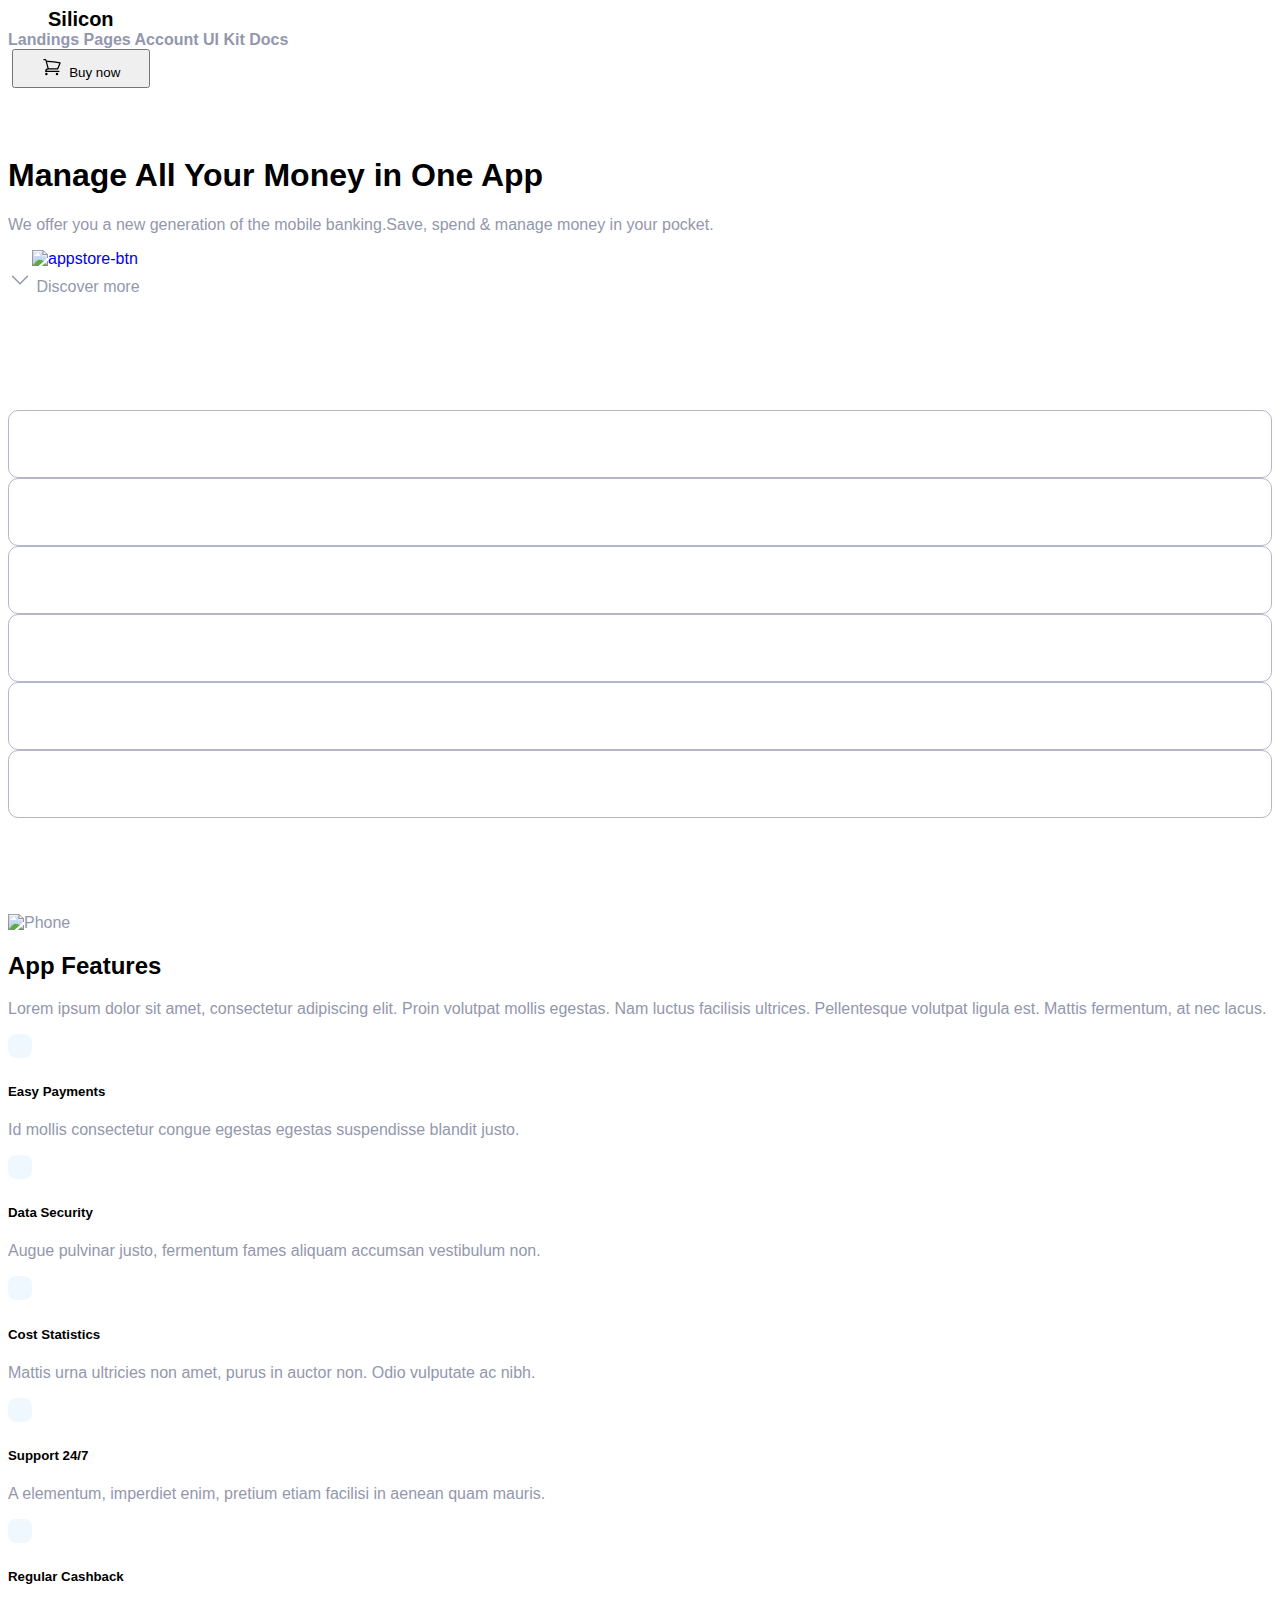
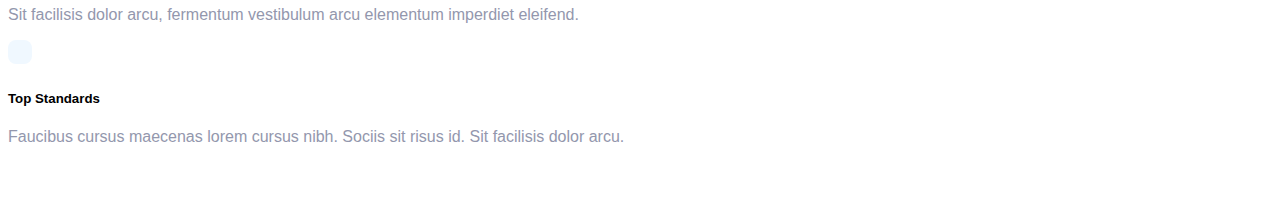
==== index.html @ 6b2878d9 "initial commit" ====
<!DOCTYPE html>
<html lang="en">
<head>
    <meta charset="UTF-8">
    <meta name="viewport" content="width=device-width, initial-scale=1.0">
    <title>Document</title>
    <link href="https://cdn.jsdelivr.net/npm/bootstrap@5.0.2/dist/css/bootstrap.min.css" rel="stylesheet" integrity="sha384-EVSTQN3/azprG1Anm3QDgpJLIm9Nao0Yz1ztcQTwFspd3yD65VohhpuuCOmLASjC" crossorigin="anonymous">
    <link rel="stylesheet" href="index.css">
</head>
<body>
    <header>
        <div class="container mt-3">
            <div class="row">
                <div class="col-7 align-self-center">
                    <div class="d-flex">
                        <a href="index.html" class="silicon-logo">
                            <img class="header_silicon_img" src="../Silicon/siliconlogo.svg" alt="">
                            Silicon
                        </a>
                        <nav class="d-flex align-items-center">                    
                            <a class="nav-link dropdown-toggle text-primary" href="#" id="navbarDropdown" role="button" data-bs-toggle="dropdown" aria-expanded="false">
                                Landings
                            </a>
                            <a class="nav-link dropdown-toggle" href="#" id="navbarDropdown" role="button" data-bs-toggle="dropdown" aria-expanded="false">
                                Pages
                            </a>
                        
                            <a class="nav-link dropdown-toggle" href="#" id="navbarDropdown" role="button" data-bs-toggle="dropdown" aria-expanded="false">
                                Account
                            </a>
                        
                            <a class="nav-link" href="#" role="button" data-bs-toggle="dropdown" aria-expanded="false">
                                UI Kit
                            </a>
                        
                            <a class="nav-link" href="#" id="navbarDropdown" role="button" data-bs-toggle="dropdown" aria-expanded="false">
                                Docs
                            </a>  
                        </nav>
                    </div>
                </div>
                <div class="col-5">
                    <div class="d-flex align-items-center">
                        <img src="../Silicon/silicon.createx.studio_landing-mobile-app-showcase-v1.html (1).png" alt="">
                        <button class="btn btn-primary" type="submit">
                            <svg class="header-btn-icon" xmlns="http://www.w3.org/2000/svg" fill="none" viewBox="0 0 24 24" stroke-width="1.5" stroke="currentColor" class="w-6 h-6">
                                <path stroke-linecap="round" stroke-linejoin="round" d="M2.25 3h1.386c.51 0 .955.343 1.087.835l.383 1.437M7.5 14.25a3 3 0 00-3 3h15.75m-12.75-3h11.218c1.121-2.3 2.1-4.684 2.924-7.138a60.114 60.114 0 00-16.536-1.84M7.5 14.25L5.106 5.272M6 20.25a.75.75 0 11-1.5 0 .75.75 0 011.5 0zm12.75 0a.75.75 0 11-1.5 0 .75.75 0 011.5 0z" />
                            </svg>
                            Buy now
                        </button>                        
                    </div>
                </div>
            </div>
        </div>
    </header>
    <section>
        <div class="container">
            <div class="row">
                <div class="col-5">
                    <div class="mt-5">
                        <h1>
                            Manage All Your Money in One App
                        </h1>
                        <p class="py-4">
                            We offer you a new generation of the mobile banking.Save, spend & manage money in your pocket.
                        </p>
                        <div class="hero-btn-wrapper pb-5">
                            <a class="app-btn btn btn-dark" href="!">
                                <img src="../Silicon/appstore-img.svg" alt="appstore-btn">
                            </a>
                            <a class="app-btn btn btn-dark" href="!">
                                <img src="../Silicon/googleplay-img.svg" alt="">
                            </a>
                        </div>
                        <div class="discover-more-area pt-5">
                            <svg class="dropdown-icon" xmlns="http://www.w3.org/2000/svg" fill="none" viewBox="0 0 24 24" stroke-width="1.5" stroke="currentColor" class="w-6 h-6">
                                <path stroke-linecap="round" stroke-linejoin="round" d="M19.5 8.25l-7.5 7.5-7.5-7.5" />
                            </svg>
                            Discover more
                        </div>
                    </div>
                </div>
                <div class="col-7">
                    <div class="position-relative">
                        <img src="../Silicon/hero-phone-2.png" alt="">
                        <img class="position-absolute top-0 end-0" src="../Silicon/hero-phone-1.png" alt="">
                    </div>
                </div>
            </div>
        </div>
    </section>
    <section>
        <div class="container">
            <div class="row clients-wrapper">
                <div class="col-2">
                    <div class="client-card">
                        <img src="../Silicon/logo_01.svg" alt="">
                    </div>
                </div>
                <div class="col-2">
                    <div class="client-card">
                        <img src="../Silicon/logo_02.svg" alt="">
                    </div>
                </div>
                <div class="col-2">
                    <div class="client-card">
                        <img src="../Silicon/logo_03.svg" alt="">
                    </div>
                </div>
                <div class="col-2">
                    <div class="client-card">
                        <img src="../Silicon/logo_04.svg" alt="">
                    </div>
                </div>
                <div class="col-2">
                    <div class="client-card">
                        <img src="../Silicon/logo_05.svg" alt="">
                    </div>
                </div>
                <div class="col-2">
                    <div class="client-card">
                        <img src="../Silicon/logo_06.svg" alt="">
                    </div>
                </div>
            </div>
        </div>
    </section>
    <section>
        <div class="container">
            <div class="row justify-content-between">
                <div class="col-4">
                    <div class="position-relative">     
                        <img class="" src="../Silicon/hero-phone-4.png" alt="Phone">
                        <img class="position-absolute top-0 start-0" src="../Silicon/hero-phone-3.png" alt="">
                    </div>
                </div>

                <div class="col-7">
                    <h2>App Features</h2>
                    <p>
                        Lorem ipsum dolor sit amet, consectetur adipiscing elit. Proin volutpat mollis egestas. Nam luctus facilisis ultrices. Pellentesque volutpat ligula est. Mattis fermentum, at nec lacus.
                    </p>
                    <div class="function-wrapper d-flex justify-content-between  flex-wrap">
                        <div class="function-card col-6 d-flex justify-content-between">
                            <div class="col-2">
                                <img class="features_icon" src="../Silicon/icon1.svg" alt="">
                            </div>
                            <div class="col-9">
                                <h5>Easy Payments</h5>
                                <p>
                                    Id mollis consectetur congue egestas egestas suspendisse blandit justo.
                                </p>
                            </div>
                        </div>
                        <div class="col-6 d-flex justify-content-between">
                            <div class="col-2">
                                <img class="features_icon" src="../Silicon/security_icon.svg" alt="">
                            </div>
                            <div class="col-9">
                                <h5>Data Security</h5>
                                <p>
                                    Augue pulvinar justo, fermentum fames aliquam accumsan vestibulum non.
                                </p>
                            </div>
                        </div>
                        <div class="col-6 d-flex justify-content-between">
                            <div class="col-2">
                                <img class="features_icon" src="../Silicon/statistics.svg" alt="">
                            </div>
                            <div class="col-9">
                                <h5>Cost Statistics</h5>
                                <p>
                                    Mattis urna ultricies non amet, purus in auctor non. Odio vulputate ac nibh.
                                </p>
                            </div>
                        </div>
                        <div class="col-6 d-flex justify-content-between">
                            <div class="col-2">
                                <img class="features_icon" src="../Silicon/support.svg" alt="">
                            </div>
                            <div class="col-9">
                                <h5>Support 24/7</h5>
                                <p>
                                    A elementum, imperdiet enim, pretium etiam facilisi in aenean quam mauris.
                                </p>
                            </div>
                        </div>
                        <div class="col-6 d-flex justify-content-between">
                            <div class="col-2">
                                <img class="features_icon" src="../Silicon/cashback.svg" alt="">
                            </div>
                            <div class="col-9">
                                <h5>Regular Cashback</h5>
                                <p>
                                    Sit facilisis dolor arcu, fermentum vestibulum arcu elementum imperdiet eleifend.
                                </p>
                            </div>
                        </div>
                        <div class="col-6 d-flex justify-content-between">
                            <div class="col-2">
                                <img class="features_icon" src="../Silicon/happy.svg" alt="">
                            </div>
                            <div class="col-9">
                                <h5>Top Standards</h5>
                                <p>
                                    Faucibus cursus maecenas lorem cursus nibh. Sociis sit risus id. Sit facilisis dolor arcu.
                                </p>
                            </div>
                        </div>
                    </div>
                </div>
                
            </div>
        </div>
    </section>

</body>
</html>
---- index.css ----
body{
    font-family: 'Poppins', sans-serif;
    color: #9397ad;
}

*{
    box-sizing: border-box;
}

h1,h2,h3,h4,h5,h6{
    color: #000;
    font-weight: bold;
}

img{
    max-width: 100%;
    height: auto;
}

a{
    text-decoration: none;
}

section{
    padding: 3rem 0;
}

header{
    position: sticky;
    top: 0;
    background-color: #fff;
    z-index: 9;
}

.silicon-logo{
    margin: 0 5px;
    font-size: 20px;
    color: #000;
    font-weight: bold;
    display: flex;
    align-items: center;
    padding-right: 20px;
}

.header_silicon_img{
    height: auto; 
    width: 35px;
    padding-right: 5px;
}

.header_a_tags{
    color: #000;
    margin: 8px 20px;
}

.nav-link{
    color: var(--bs-secondary);
    font-weight: 600;
}

.btn{
    padding: 0.375rem 1.75rem;
}

.header-btn-icon{
    height: 1.25rem;
    margin-right: 3px;
}

.app-btn{
    padding: 0.5rem 1.5rem;
    border-radius: 7px;
}

.app-btn img{
    width: 100px;
    height: auto;
}

.dropdown-icon{
    height: 1.5rem;
}

.client-card{
    --primary: #b4b7c9;
    border: 1px solid var(--primary);
    border-radius: 10px;
    padding: 1.5rem 1rem;
}

.client-card:hover{
    box-shadow: 0 2px 5px -2px var(--primary);
    bottom: 5px;
    position: relative;
}

.features_icon {
    padding: 0.75rem;
    background-color: aliceblue;
    border-radius: 8px;
}
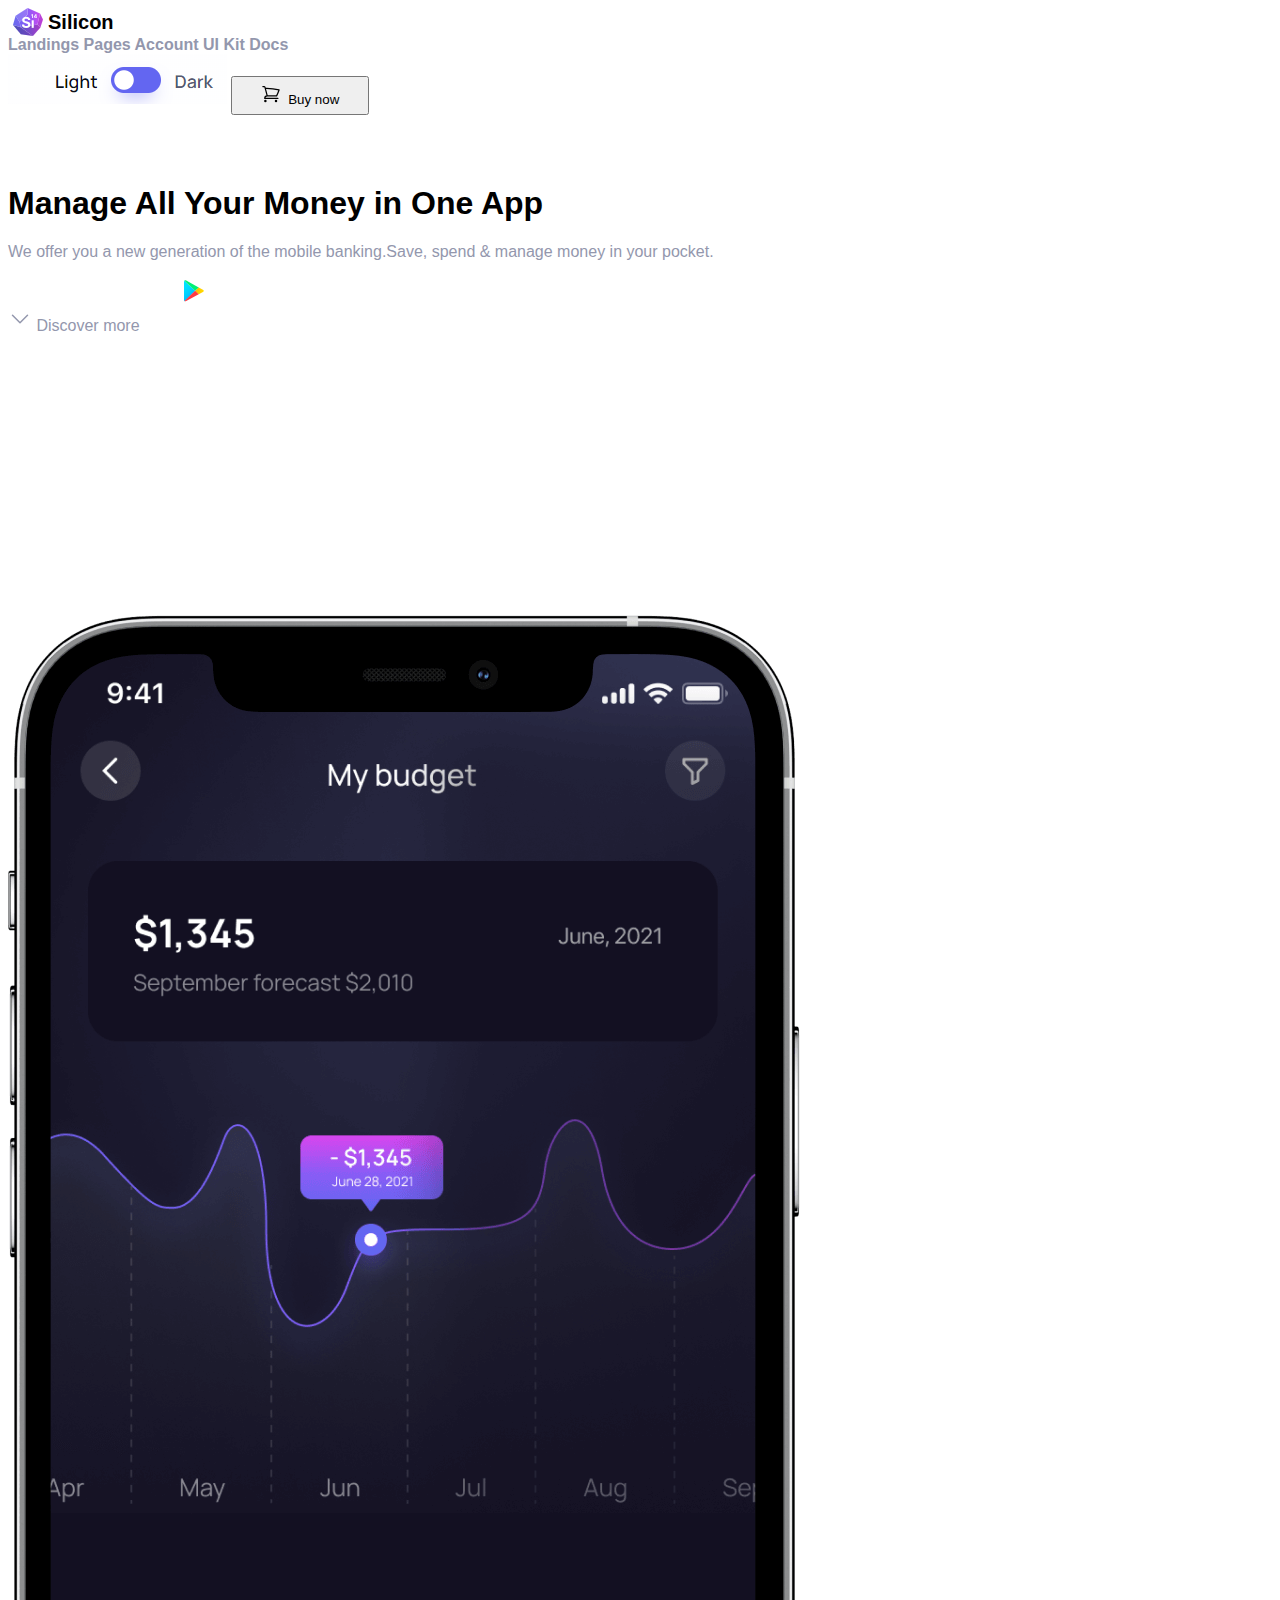
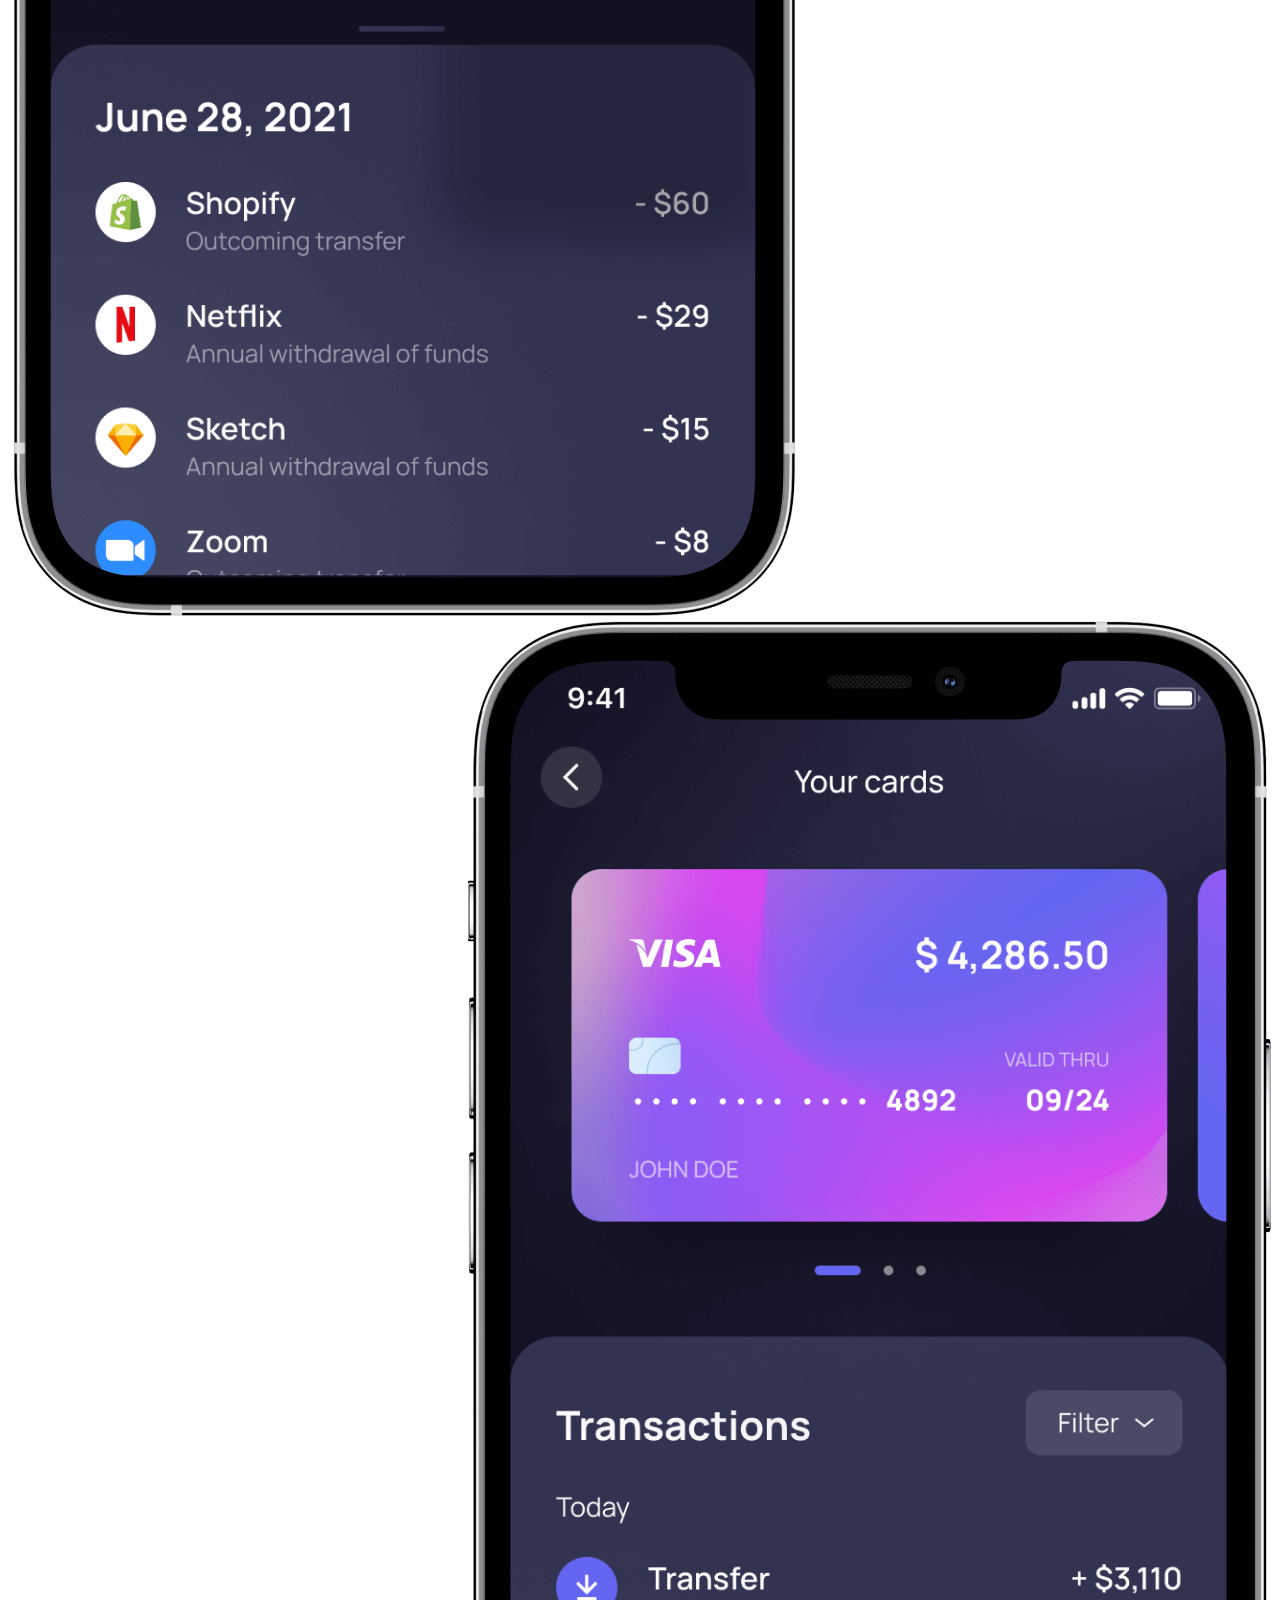
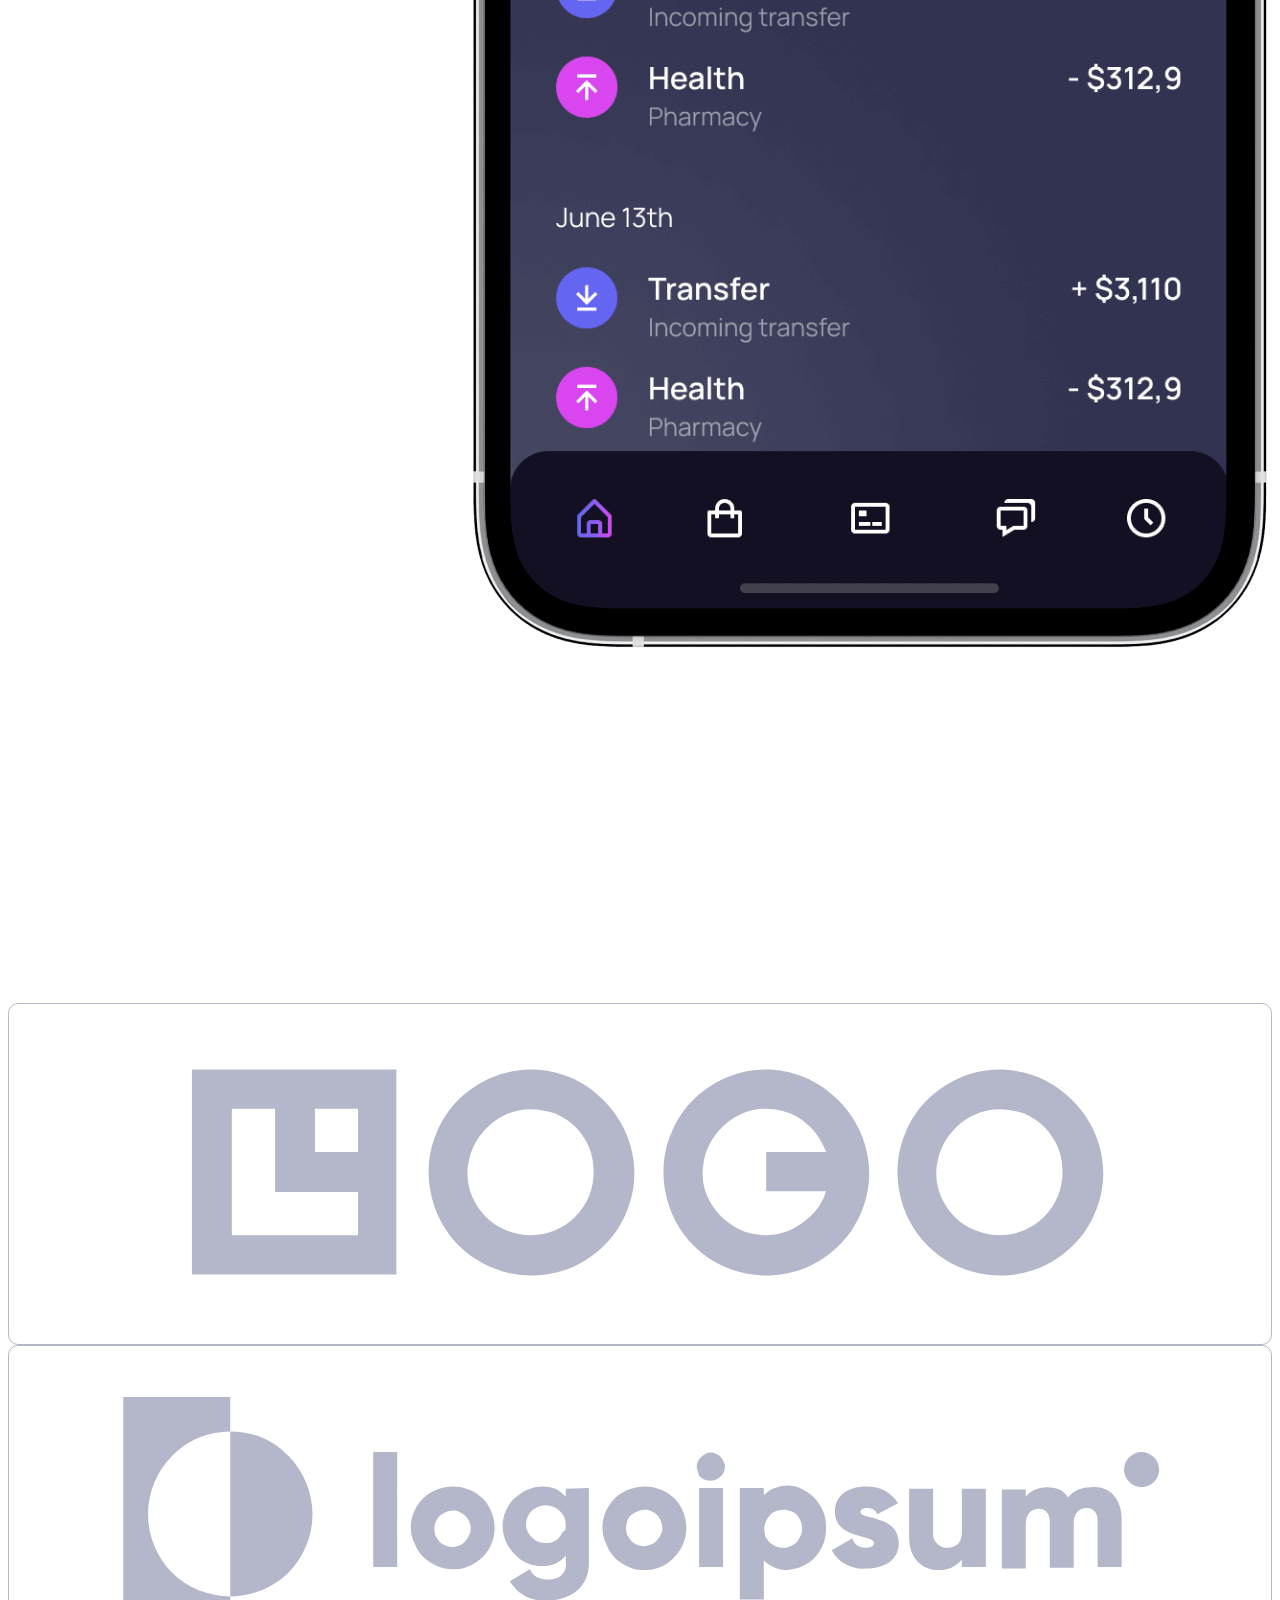
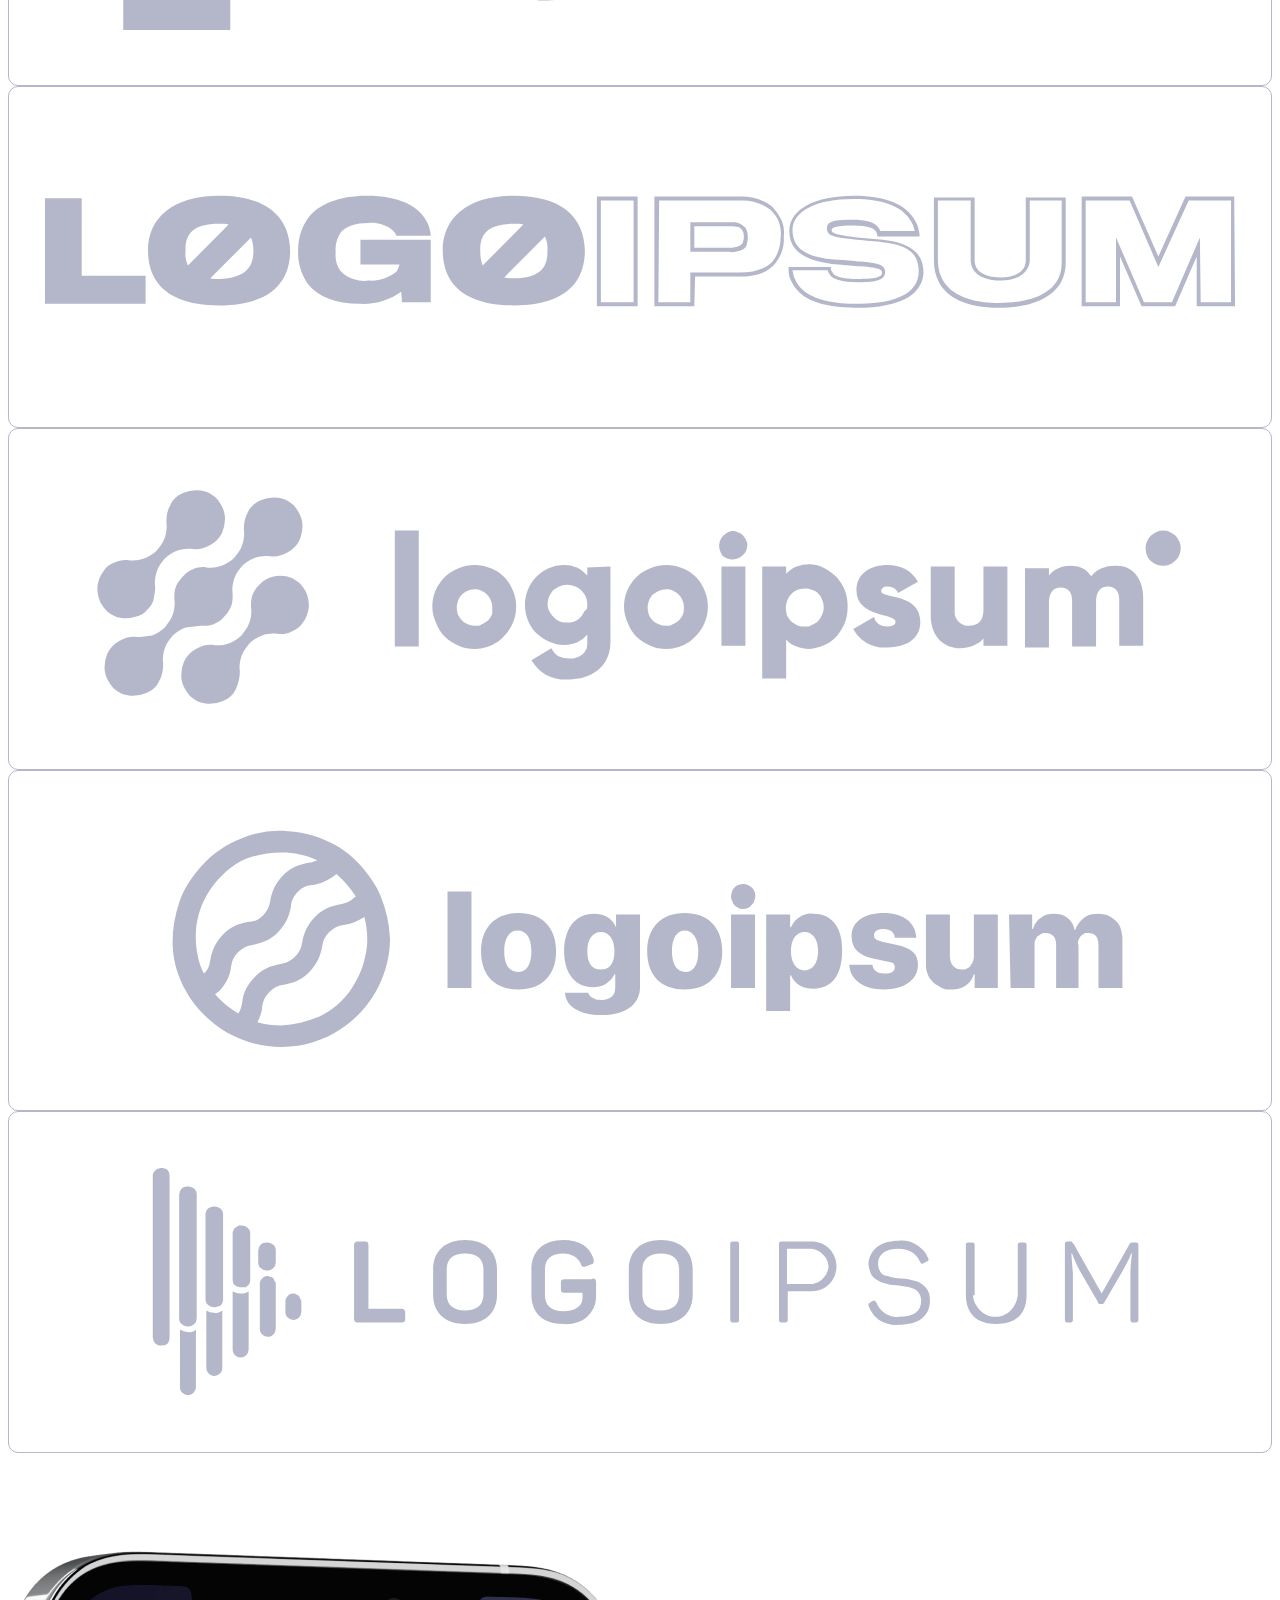
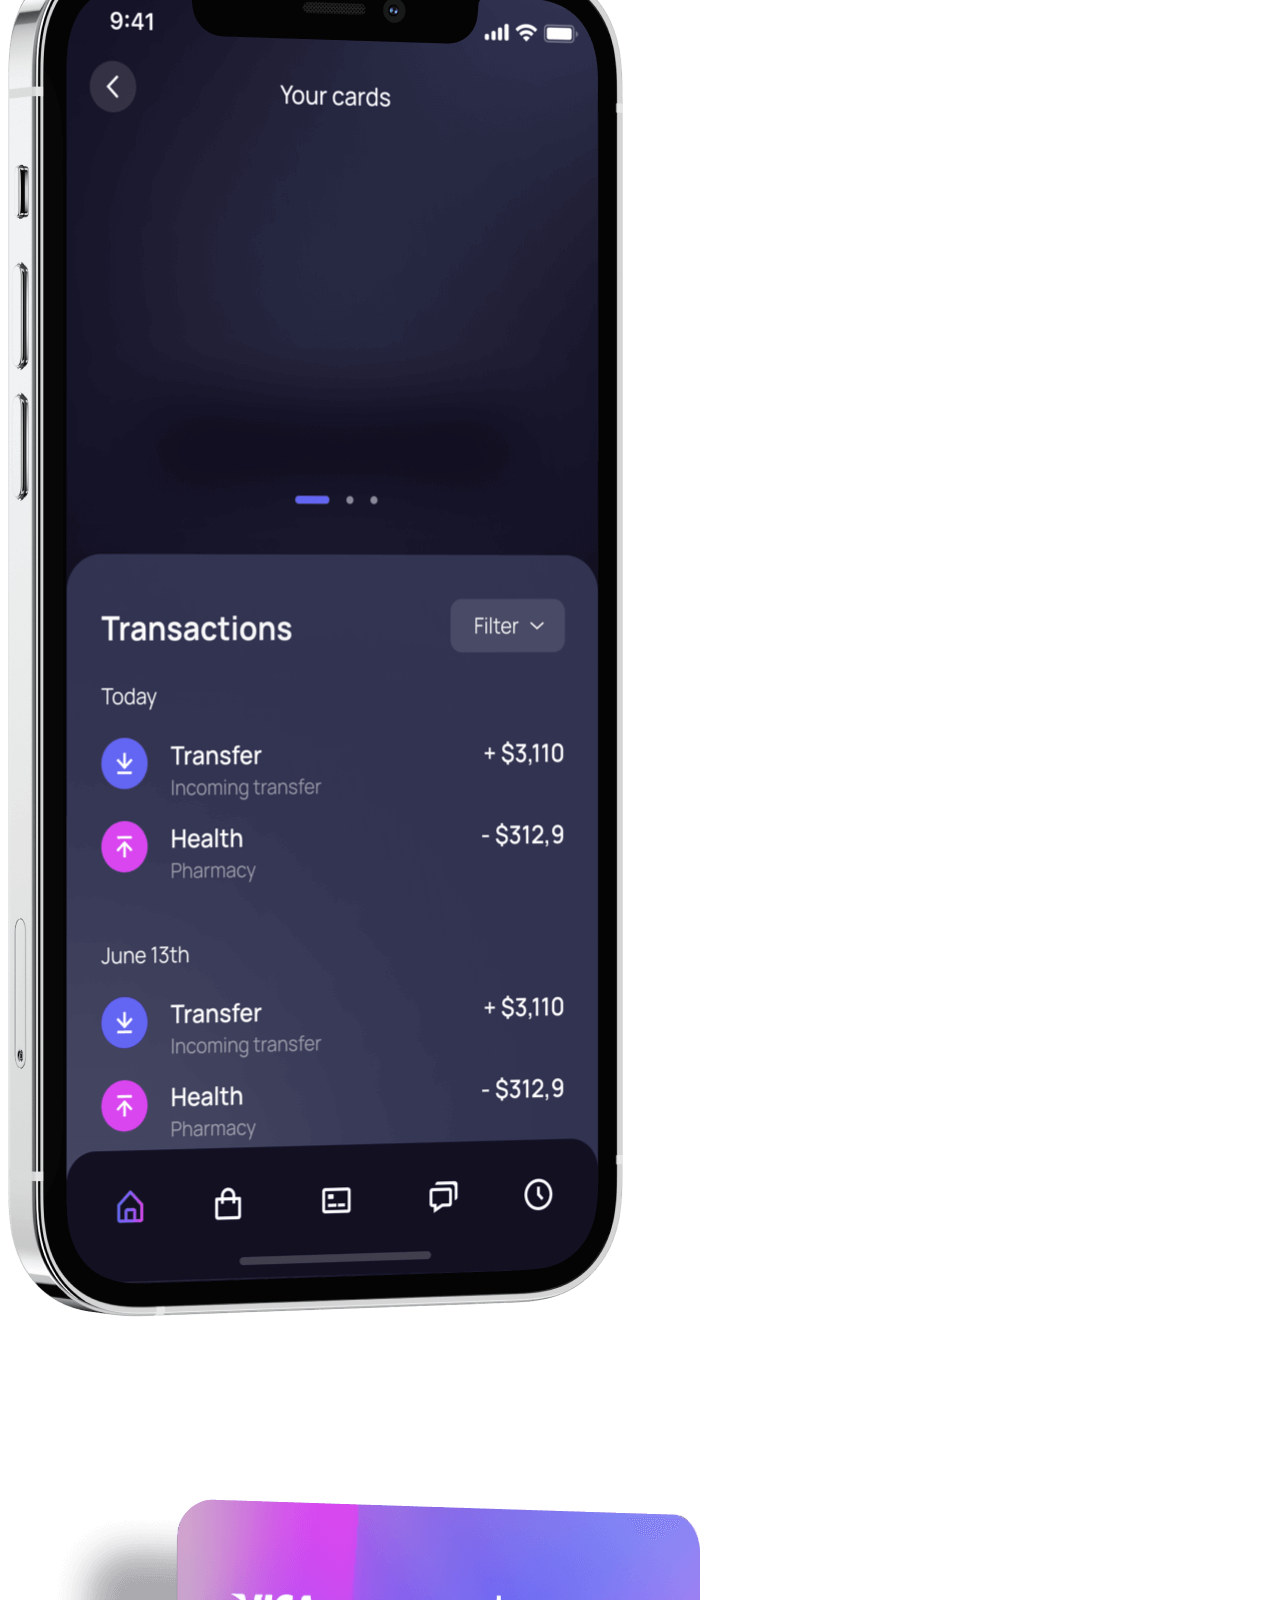
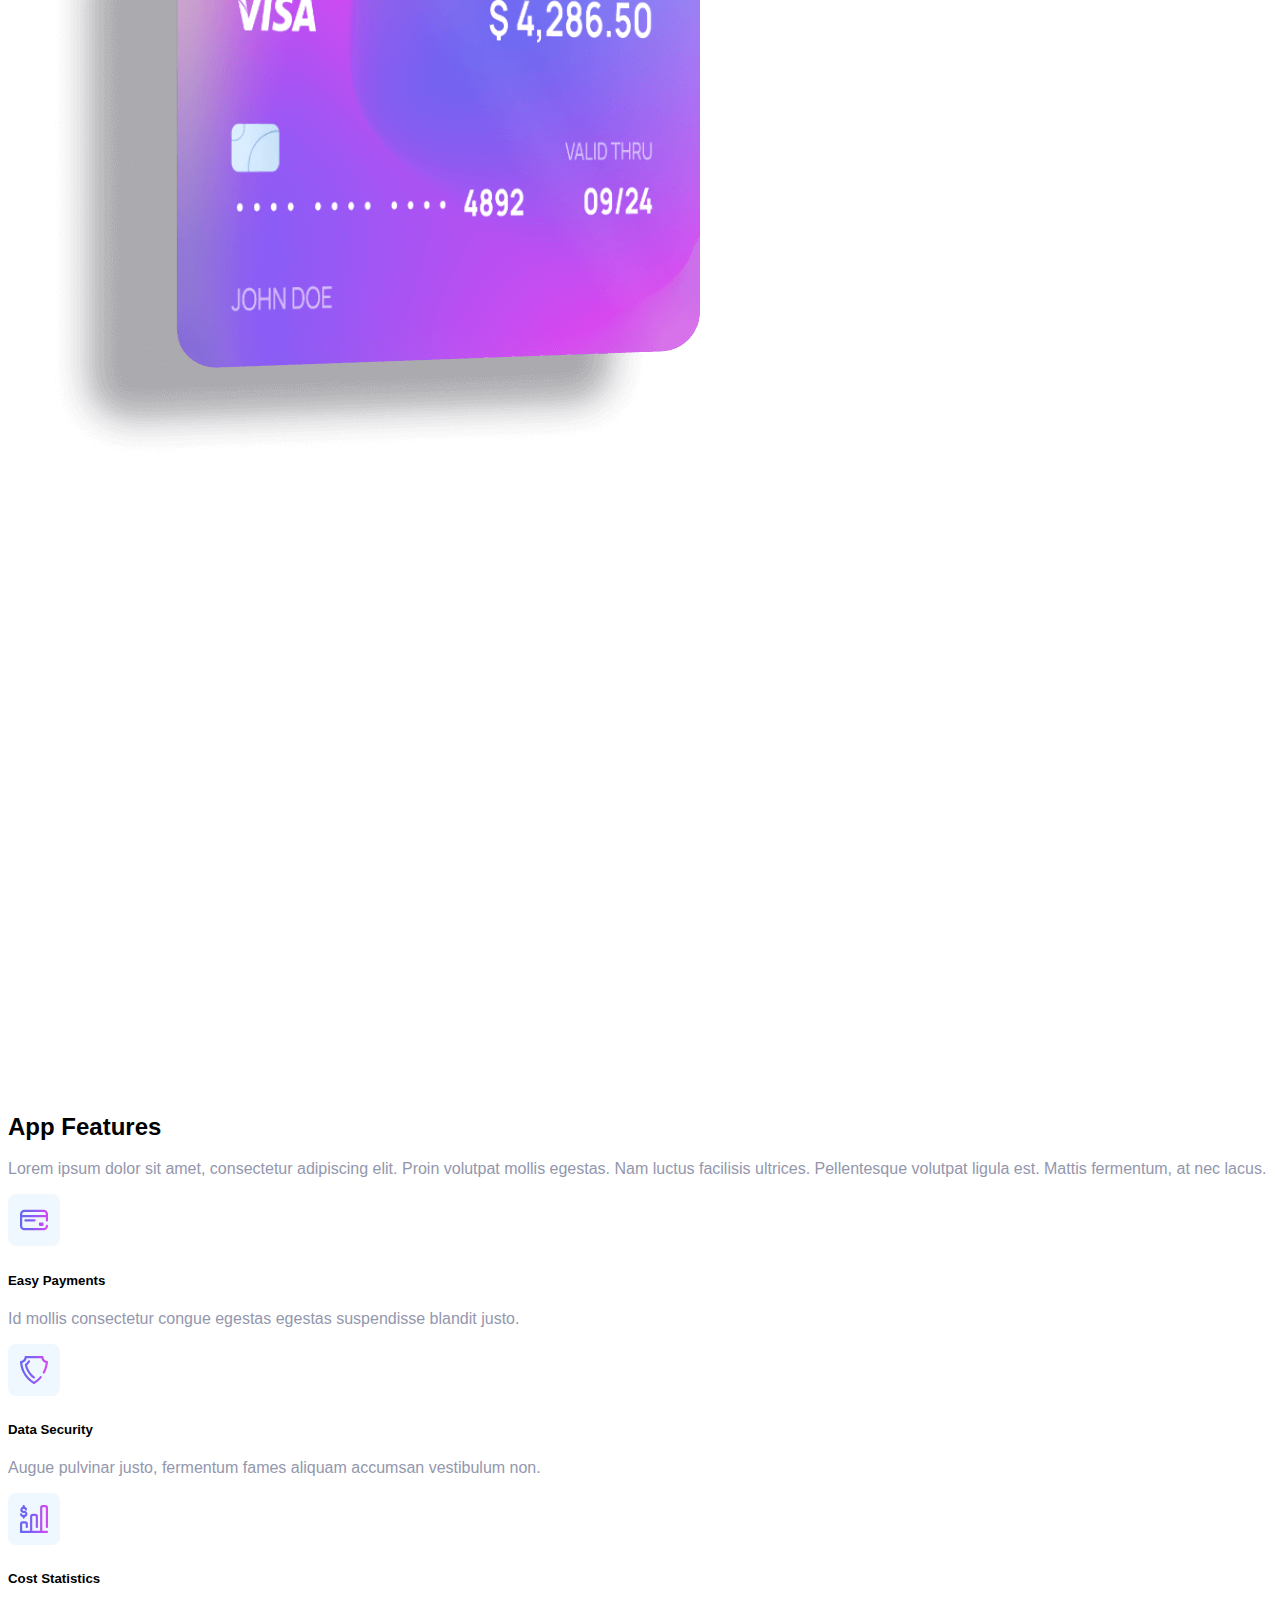
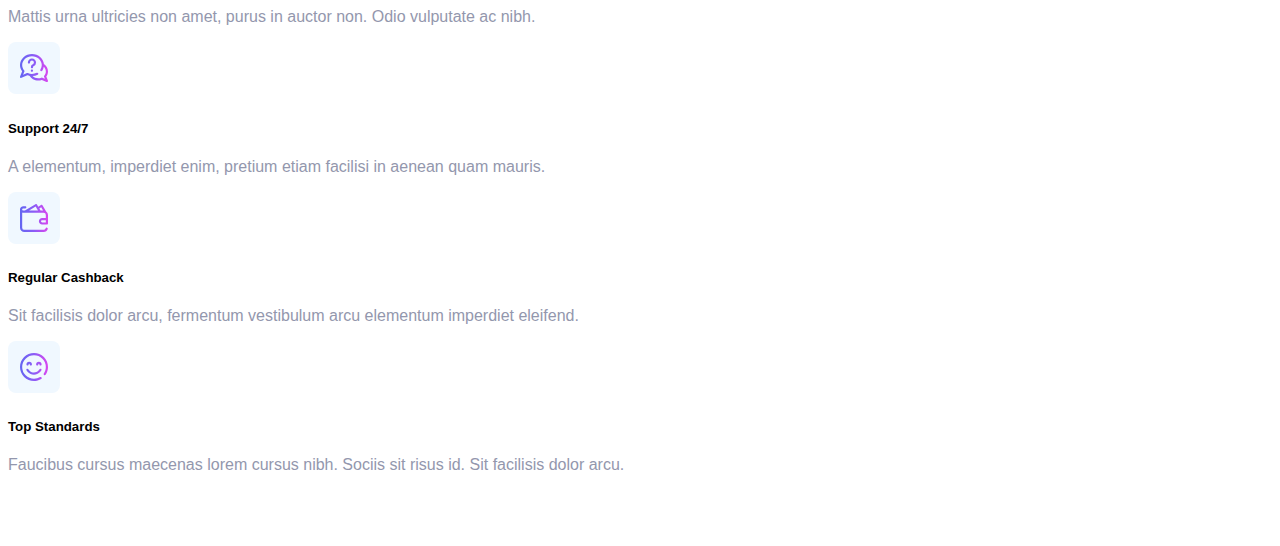
==== commit 3dc5fd73: "added asset folder" ====
--- a/index.html
+++ b/index.html
@@ -14,7 +14,7 @@
                 <div class="col-7 align-self-center">
                     <div class="d-flex">
                         <a href="index.html" class="silicon-logo">
-                            <img class="header_silicon_img" src="../Silicon/siliconlogo.svg" alt="">
+                            <img class="header_silicon_img" src="/assets/siliconlogo.svg" alt="">
                             Silicon
                         </a>
                         <nav class="d-flex align-items-center">                    
@@ -41,7 +41,7 @@
                 </div>
                 <div class="col-5">
                     <div class="d-flex align-items-center">
-                        <img src="../Silicon/silicon.createx.studio_landing-mobile-app-showcase-v1.html (1).png" alt="">
+                        <img src="assets/silicon.createx.studio_landing-mobile-app-showcase-v1.html (1).png" alt="">
                         <button class="btn btn-primary" type="submit">
                             <svg class="header-btn-icon" xmlns="http://www.w3.org/2000/svg" fill="none" viewBox="0 0 24 24" stroke-width="1.5" stroke="currentColor" class="w-6 h-6">
                                 <path stroke-linecap="round" stroke-linejoin="round" d="M2.25 3h1.386c.51 0 .955.343 1.087.835l.383 1.437M7.5 14.25a3 3 0 00-3 3h15.75m-12.75-3h11.218c1.121-2.3 2.1-4.684 2.924-7.138a60.114 60.114 0 00-16.536-1.84M7.5 14.25L5.106 5.272M6 20.25a.75.75 0 11-1.5 0 .75.75 0 011.5 0zm12.75 0a.75.75 0 11-1.5 0 .75.75 0 011.5 0z" />
@@ -66,10 +66,10 @@
                         </p>
                         <div class="hero-btn-wrapper pb-5">
                             <a class="app-btn btn btn-dark" href="!">
-                                <img src="../Silicon/appstore-img.svg" alt="appstore-btn">
+                                <img src="/assets/appstore-img.svg" alt="appstore-btn">
                             </a>
                             <a class="app-btn btn btn-dark" href="!">
-                                <img src="../Silicon/googleplay-img.svg" alt="">
+                                <img src="/assets/googleplay-img.svg" alt="">
                             </a>
                         </div>
                         <div class="discover-more-area pt-5">
@@ -82,8 +82,8 @@
                 </div>
                 <div class="col-7">
                     <div class="position-relative">
-                        <img src="../Silicon/hero-phone-2.png" alt="">
-                        <img class="position-absolute top-0 end-0" src="../Silicon/hero-phone-1.png" alt="">
+                        <img src="/assets/hero-phone-2.png" alt="">
+                        <img class="position-absolute top-0 end-0" src="/assets/hero-phone-1.png" alt="">
                     </div>
                 </div>
             </div>
@@ -94,32 +94,32 @@
             <div class="row clients-wrapper">
                 <div class="col-2">
                     <div class="client-card">
-                        <img src="../Silicon/logo_01.svg" alt="">
-                    </div>
-                </div>
-                <div class="col-2">
-                    <div class="client-card">
-                        <img src="../Silicon/logo_02.svg" alt="">
-                    </div>
-                </div>
-                <div class="col-2">
-                    <div class="client-card">
-                        <img src="../Silicon/logo_03.svg" alt="">
-                    </div>
-                </div>
-                <div class="col-2">
-                    <div class="client-card">
-                        <img src="../Silicon/logo_04.svg" alt="">
-                    </div>
-                </div>
-                <div class="col-2">
-                    <div class="client-card">
-                        <img src="../Silicon/logo_05.svg" alt="">
-                    </div>
-                </div>
-                <div class="col-2">
-                    <div class="client-card">
-                        <img src="../Silicon/logo_06.svg" alt="">
+                        <img src="/assets/logo_01.svg" alt="">
+                    </div>
+                </div>
+                <div class="col-2">
+                    <div class="client-card">
+                        <img src="/assets/logo_02.svg" alt="">
+                    </div>
+                </div>
+                <div class="col-2">
+                    <div class="client-card">
+                        <img src="/assets/logo_03.svg" alt="">
+                    </div>
+                </div>
+                <div class="col-2">
+                    <div class="client-card">
+                        <img src="/assets/logo_04.svg" alt="">
+                    </div>
+                </div>
+                <div class="col-2">
+                    <div class="client-card">
+                        <img src="/assets/logo_05.svg" alt="">
+                    </div>
+                </div>
+                <div class="col-2">
+                    <div class="client-card">
+                        <img src="/assets/logo_06.svg" alt="">
                     </div>
                 </div>
             </div>
@@ -130,8 +130,8 @@
             <div class="row justify-content-between">
                 <div class="col-4">
                     <div class="position-relative">     
-                        <img class="" src="../Silicon/hero-phone-4.png" alt="Phone">
-                        <img class="position-absolute top-0 start-0" src="../Silicon/hero-phone-3.png" alt="">
+                        <img class="" src="/assets/hero-phone-4.png" alt="Phone">
+                        <img class="position-absolute top-0 start-0" src="/assets/hero-phone-3.png" alt="">
                     </div>
                 </div>
 
@@ -143,7 +143,7 @@
                     <div class="function-wrapper d-flex justify-content-between  flex-wrap">
                         <div class="function-card col-6 d-flex justify-content-between">
                             <div class="col-2">
-                                <img class="features_icon" src="../Silicon/icon1.svg" alt="">
+                                <img class="features_icon" src="/assets/icon1.svg" alt="">
                             </div>
                             <div class="col-9">
                                 <h5>Easy Payments</h5>
@@ -154,7 +154,7 @@
                         </div>
                         <div class="col-6 d-flex justify-content-between">
                             <div class="col-2">
-                                <img class="features_icon" src="../Silicon/security_icon.svg" alt="">
+                                <img class="features_icon" src="/assets/security_icon.svg" alt="">
                             </div>
                             <div class="col-9">
                                 <h5>Data Security</h5>
@@ -165,7 +165,7 @@
                         </div>
                         <div class="col-6 d-flex justify-content-between">
                             <div class="col-2">
-                                <img class="features_icon" src="../Silicon/statistics.svg" alt="">
+                                <img class="features_icon" src="/assets/statistics.svg" alt="">
                             </div>
                             <div class="col-9">
                                 <h5>Cost Statistics</h5>
@@ -176,7 +176,7 @@
                         </div>
                         <div class="col-6 d-flex justify-content-between">
                             <div class="col-2">
-                                <img class="features_icon" src="../Silicon/support.svg" alt="">
+                                <img class="features_icon" src="/assets/support.svg" alt="">
                             </div>
                             <div class="col-9">
                                 <h5>Support 24/7</h5>
@@ -187,7 +187,7 @@
                         </div>
                         <div class="col-6 d-flex justify-content-between">
                             <div class="col-2">
-                                <img class="features_icon" src="../Silicon/cashback.svg" alt="">
+                                <img class="features_icon" src="/assets/cashback.svg" alt="">
                             </div>
                             <div class="col-9">
                                 <h5>Regular Cashback</h5>
@@ -198,7 +198,7 @@
                         </div>
                         <div class="col-6 d-flex justify-content-between">
                             <div class="col-2">
-                                <img class="features_icon" src="../Silicon/happy.svg" alt="">
+                                <img class="features_icon" src="/assets/happy.svg" alt="">
                             </div>
                             <div class="col-9">
                                 <h5>Top Standards</h5>
